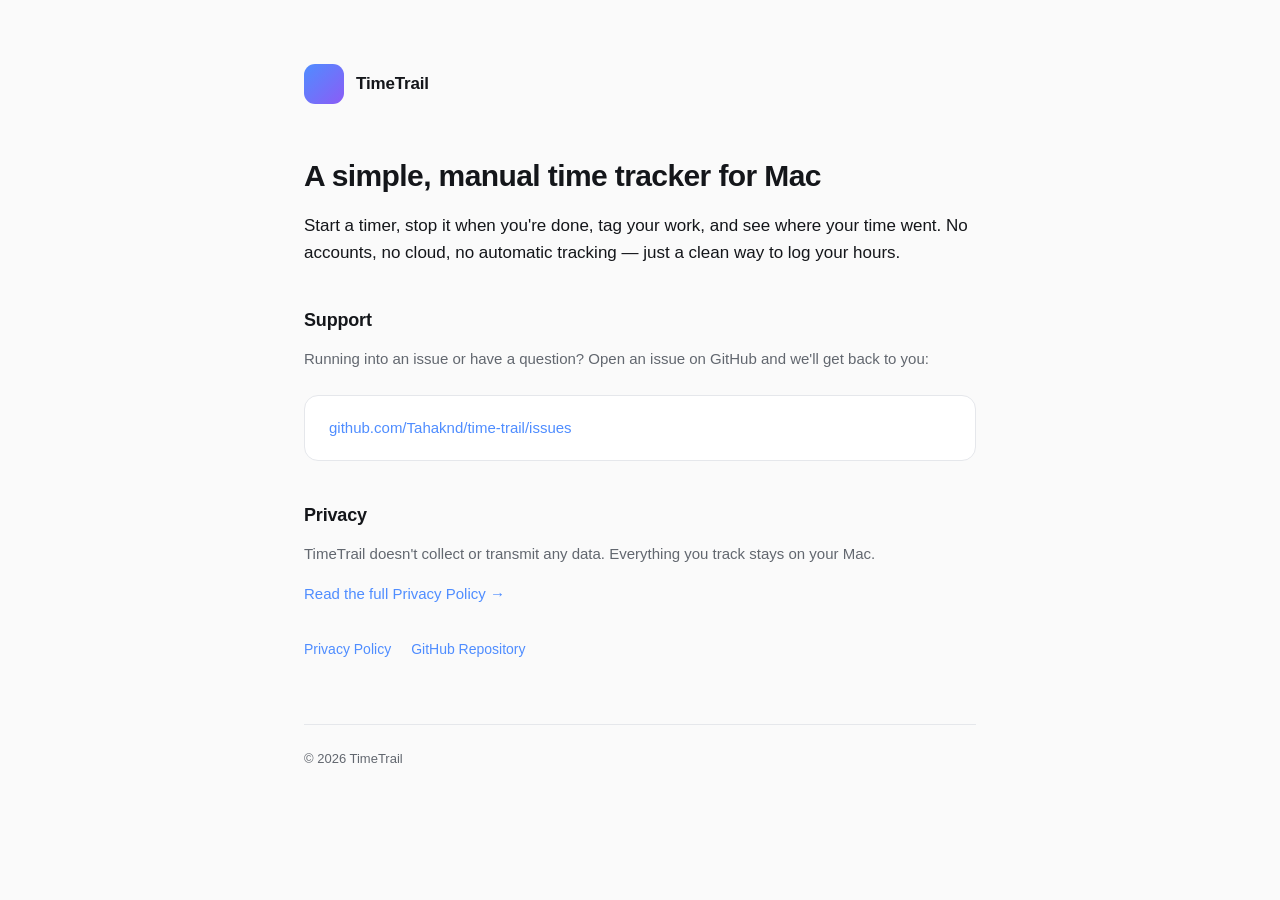
==== docs/index.html @ f9ec64bb "Add GitHub Pages site: landing page and privacy policy Required for App Store Connect submission. St" ====
<!doctype html>
<html lang="en">
<head>
  <meta charset="utf-8">
  <meta name="viewport" content="width=device-width, initial-scale=1">
  <title>TimeTrail</title>
  <link rel="stylesheet" href="style.css">
</head>
<body>
  <div class="wrap">
    <div class="brand">
      <div class="brand-mark"></div>
      <div class="brand-name">TimeTrail</div>
    </div>

    <h1>A simple, manual time tracker for Mac</h1>
    <p class="lead">Start a timer, stop it when you're done, tag your work, and see where your time went. No accounts, no cloud, no automatic tracking — just a clean way to log your hours.</p>

    <h2>Support</h2>
    <p>Running into an issue or have a question? Open an issue on GitHub and we'll get back to you:</p>
    <div class="card">
      <p><a href="https://github.com/Tahaknd/time-trail/issues">github.com/Tahaknd/time-trail/issues</a></p>
    </div>

    <h2>Privacy</h2>
    <p>TimeTrail doesn't collect or transmit any data. Everything you track stays on your Mac.</p>
    <p><a href="privacy.html">Read the full Privacy Policy →</a></p>

    <div class="links">
      <a href="privacy.html">Privacy Policy</a>
      <a href="https://github.com/Tahaknd/time-trail">GitHub Repository</a>
    </div>

    <footer>
      © 2026 TimeTrail
    </footer>
  </div>
</body>
</html>
---- docs/style.css ----
:root {
  --bg: #0b0d12;
  --surface: #12151c;
  --border: #232733;
  --text: #e8eaef;
  --text-muted: #9aa1af;
  --accent: #4f8dff;
  --accent-2: #8b5cf6;
  --radius: 14px;
}

* {
  box-sizing: border-box;
}

body {
  margin: 0;
  font-family: -apple-system, BlinkMacSystemFont, "Segoe UI", Helvetica, Arial, sans-serif;
  background: var(--bg);
  color: var(--text);
  line-height: 1.6;
}

.wrap {
  max-width: 720px;
  margin: 0 auto;
  padding: 64px 24px 96px;
}

.brand {
  display: flex;
  align-items: center;
  gap: 12px;
  margin-bottom: 48px;
}

.brand-mark {
  width: 40px;
  height: 40px;
  border-radius: 11px;
  background: linear-gradient(135deg, var(--accent), var(--accent-2));
  flex-shrink: 0;
}

.brand-name {
  font-size: 17px;
  font-weight: 600;
  letter-spacing: -0.01em;
}

h1 {
  font-size: 30px;
  font-weight: 700;
  letter-spacing: -0.02em;
  margin: 0 0 12px;
}

h2 {
  font-size: 18px;
  font-weight: 600;
  margin: 40px 0 12px;
  letter-spacing: -0.01em;
}

p {
  color: var(--text-muted);
  margin: 0 0 16px;
  font-size: 15px;
}

.lead {
  font-size: 17px;
  color: var(--text);
}

a {
  color: var(--accent);
  text-decoration: none;
}

a:hover {
  text-decoration: underline;
}

.card {
  background: var(--surface);
  border: 1px solid var(--border);
  border-radius: var(--radius);
  padding: 20px 24px;
  margin: 24px 0;
}

.card p:last-child {
  margin-bottom: 0;
}

.meta {
  color: var(--text-muted);
  font-size: 13px;
  margin-top: 4px;
}

.links {
  display: flex;
  gap: 20px;
  margin-top: 32px;
  flex-wrap: wrap;
}

.links a {
  font-size: 14px;
  font-weight: 500;
}

footer {
  margin-top: 64px;
  padding-top: 24px;
  border-top: 1px solid var(--border);
  font-size: 13px;
  color: var(--text-muted);
}

ul {
  color: var(--text-muted);
  font-size: 15px;
  padding-left: 20px;
}

li {
  margin-bottom: 8px;
}

@media (prefers-color-scheme: light) {
  :root {
    --bg: #fafafa;
    --surface: #ffffff;
    --border: #e5e7eb;
    --text: #14161a;
    --text-muted: #62676f;
  }
}
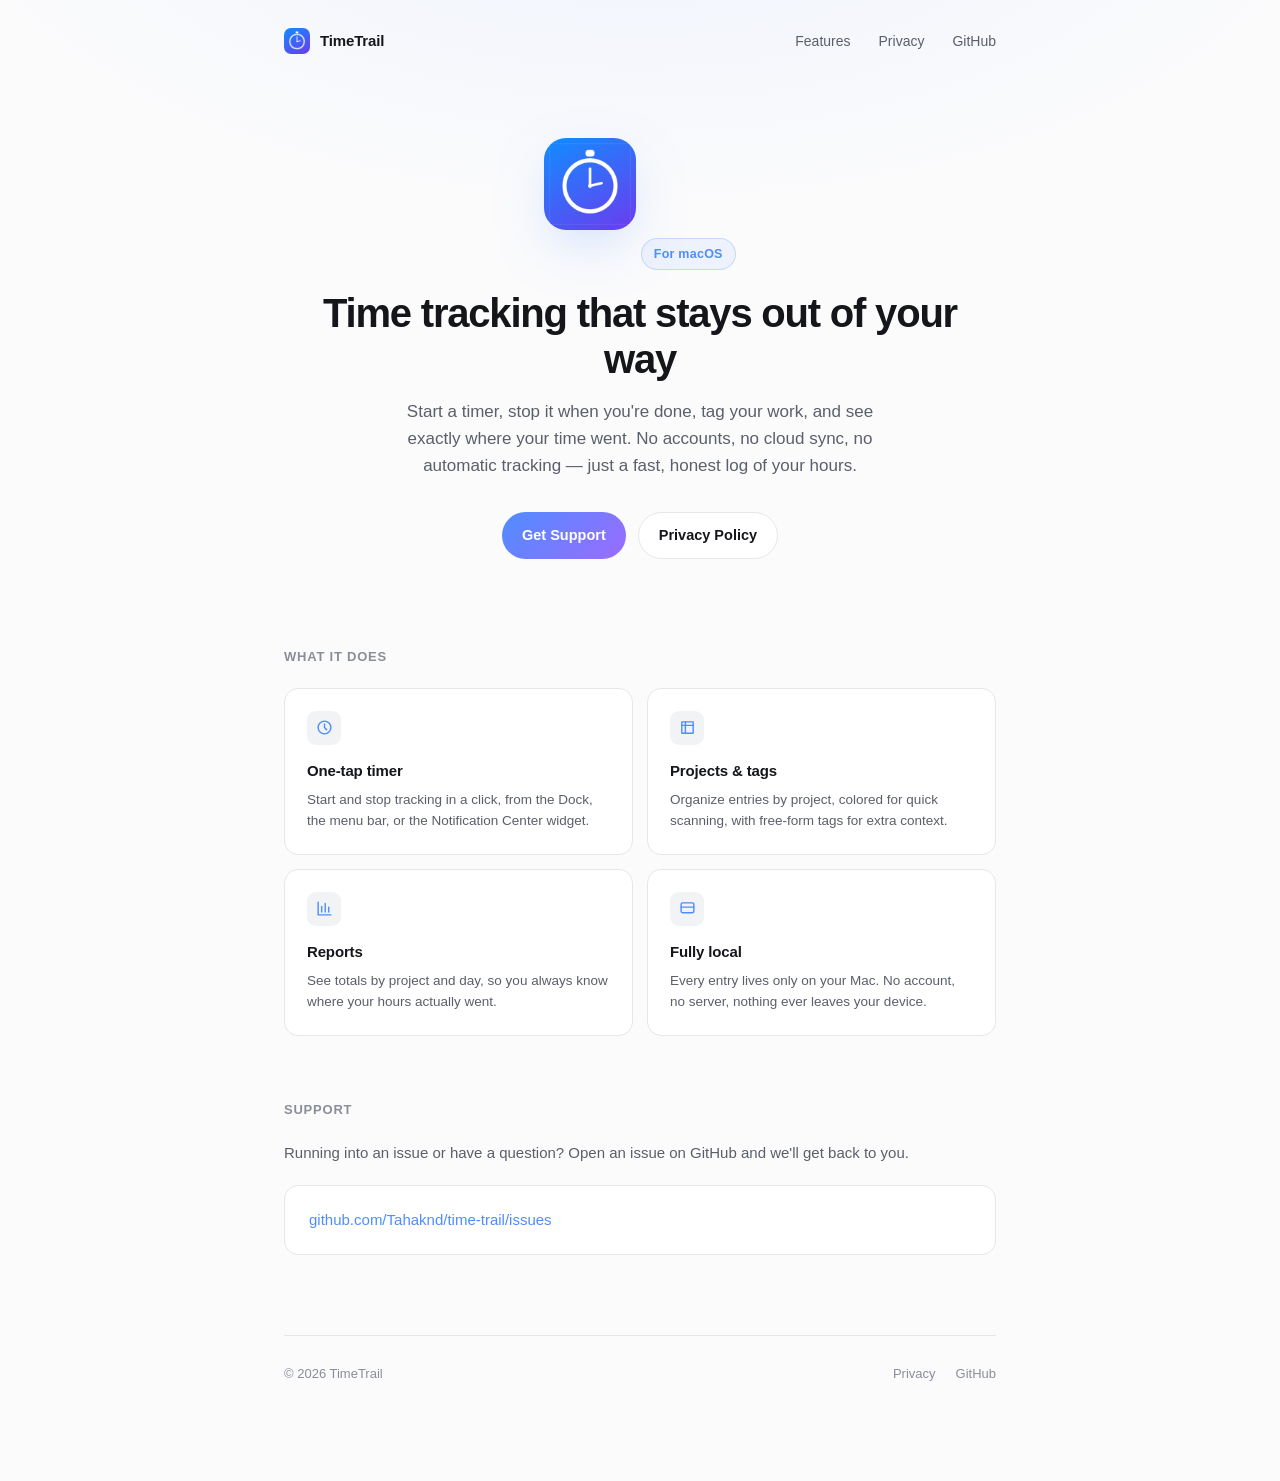
==== commit a17f49bc: "Redesign the docs site to look like a real product page Real app icon instead of a flat gradient pla" ====
--- a/docs/index.html
+++ b/docs/index.html
@@ -3,36 +3,84 @@
 <head>
   <meta charset="utf-8">
   <meta name="viewport" content="width=device-width, initial-scale=1">
-  <title>TimeTrail</title>
+  <title>TimeTrail — Simple Time Tracking for Mac</title>
+  <meta name="description" content="A clean, manual time tracker for Mac. Start a timer, tag your work, and see where your time went — no accounts, no cloud, all local.">
+  <link rel="icon" href="assets/icon.png">
   <link rel="stylesheet" href="style.css">
 </head>
 <body>
+  <nav>
+    <div class="nav-brand">
+      <img src="assets/icon.png" alt="">
+      TimeTrail
+    </div>
+    <div class="nav-links">
+      <a href="#features">Features</a>
+      <a href="privacy.html">Privacy</a>
+      <a href="https://github.com/Tahaknd/time-trail">GitHub</a>
+    </div>
+  </nav>
+
   <div class="wrap">
-    <div class="brand">
-      <div class="brand-mark"></div>
-      <div class="brand-name">TimeTrail</div>
+    <div class="hero">
+      <img class="hero-icon" src="assets/icon.png" alt="TimeTrail app icon">
+      <div class="eyebrow">For macOS</div>
+      <h1>Time tracking that stays out of your way</h1>
+      <p class="lead">Start a timer, stop it when you're done, tag your work, and see exactly where your time went. No accounts, no cloud sync, no automatic tracking — just a fast, honest log of your hours.</p>
+      <div class="hero-links">
+        <a class="btn btn-primary" href="https://github.com/Tahaknd/time-trail/issues">Get Support</a>
+        <a class="btn btn-secondary" href="privacy.html">Privacy Policy</a>
+      </div>
     </div>
 
-    <h1>A simple, manual time tracker for Mac</h1>
-    <p class="lead">Start a timer, stop it when you're done, tag your work, and see where your time went. No accounts, no cloud, no automatic tracking — just a clean way to log your hours.</p>
+    <section id="features">
+      <h2>What it does</h2>
+      <div class="features">
+        <div class="feature">
+          <div class="feature-icon">
+            <svg viewBox="0 0 24 24" fill="none" stroke-width="2" stroke-linecap="round" stroke-linejoin="round"><circle cx="12" cy="12" r="9"/><path d="M12 7v5l3 3"/></svg>
+          </div>
+          <h3>One-tap timer</h3>
+          <p>Start and stop tracking in a click, from the Dock, the menu bar, or the Notification Center widget.</p>
+        </div>
+        <div class="feature">
+          <div class="feature-icon">
+            <svg viewBox="0 0 24 24" fill="none" stroke-width="2" stroke-linecap="round" stroke-linejoin="round"><path d="M4 4h16v16H4z"/><path d="M4 9h16M9 4v16"/></svg>
+          </div>
+          <h3>Projects &amp; tags</h3>
+          <p>Organize entries by project, colored for quick scanning, with free-form tags for extra context.</p>
+        </div>
+        <div class="feature">
+          <div class="feature-icon">
+            <svg viewBox="0 0 24 24" fill="none" stroke-width="2" stroke-linecap="round" stroke-linejoin="round"><path d="M3 3v18h18"/><path d="M8 17V9M13 17V5M18 17v-7"/></svg>
+          </div>
+          <h3>Reports</h3>
+          <p>See totals by project and day, so you always know where your hours actually went.</p>
+        </div>
+        <div class="feature">
+          <div class="feature-icon">
+            <svg viewBox="0 0 24 24" fill="none" stroke-width="2" stroke-linecap="round" stroke-linejoin="round"><rect x="3" y="4" width="18" height="14" rx="2"/><path d="M3 10h18"/></svg>
+          </div>
+          <h3>Fully local</h3>
+          <p>Every entry lives only on your Mac. No account, no server, nothing ever leaves your device.</p>
+        </div>
+      </div>
+    </section>
 
-    <h2>Support</h2>
-    <p>Running into an issue or have a question? Open an issue on GitHub and we'll get back to you:</p>
-    <div class="card">
-      <p><a href="https://github.com/Tahaknd/time-trail/issues">github.com/Tahaknd/time-trail/issues</a></p>
-    </div>
-
-    <h2>Privacy</h2>
-    <p>TimeTrail doesn't collect or transmit any data. Everything you track stays on your Mac.</p>
-    <p><a href="privacy.html">Read the full Privacy Policy →</a></p>
-
-    <div class="links">
-      <a href="privacy.html">Privacy Policy</a>
-      <a href="https://github.com/Tahaknd/time-trail">GitHub Repository</a>
-    </div>
+    <section>
+      <h2>Support</h2>
+      <p>Running into an issue or have a question? Open an issue on GitHub and we'll get back to you.</p>
+      <div class="card">
+        <p><a href="https://github.com/Tahaknd/time-trail/issues">github.com/Tahaknd/time-trail/issues</a></p>
+      </div>
+    </section>
 
     <footer>
-      © 2026 TimeTrail
+      <span>© 2026 TimeTrail</span>
+      <div class="footer-links">
+        <a href="privacy.html">Privacy</a>
+        <a href="https://github.com/Tahaknd/time-trail">GitHub</a>
+      </div>
     </footer>
   </div>
 </body>
--- a/docs/style.css
+++ b/docs/style.css
@@ -1,76 +1,186 @@
 :root {
-  --bg: #0b0d12;
-  --surface: #12151c;
-  --border: #232733;
-  --text: #e8eaef;
-  --text-muted: #9aa1af;
+  --bg: #08090d;
+  --bg-2: #0d0f16;
+  --surface: #12141c;
+  --surface-2: #171a24;
+  --border: #23262f;
+  --text: #f2f3f5;
+  --text-muted: #9296a3;
+  --text-dim: #63666f;
   --accent: #4f8dff;
-  --accent-2: #8b5cf6;
+  --accent-2: #9b6bff;
+  --radius-lg: 20px;
   --radius: 14px;
+  --radius-sm: 10px;
 }
 
 * {
   box-sizing: border-box;
 }
 
+html {
+  scroll-behavior: smooth;
+}
+
 body {
   margin: 0;
-  font-family: -apple-system, BlinkMacSystemFont, "Segoe UI", Helvetica, Arial, sans-serif;
-  background: var(--bg);
+  font-family: -apple-system, BlinkMacSystemFont, "SF Pro Text", "Segoe UI", Helvetica, Arial, sans-serif;
+  background:
+    radial-gradient(1200px 600px at 50% -10%, rgba(79, 141, 255, 0.14), transparent 60%),
+    var(--bg);
   color: var(--text);
   line-height: 1.6;
+  -webkit-font-smoothing: antialiased;
 }
 
 .wrap {
-  max-width: 720px;
+  max-width: 760px;
   margin: 0 auto;
-  padding: 64px 24px 96px;
-}
-
-.brand {
-  display: flex;
-  align-items: center;
+  padding: 0 24px 96px;
+}
+
+/* Nav */
+
+nav {
+  display: flex;
+  align-items: center;
+  justify-content: space-between;
+  padding: 28px 24px;
+  max-width: 760px;
+  margin: 0 auto;
+}
+
+.nav-brand {
+  display: flex;
+  align-items: center;
+  gap: 10px;
+  font-weight: 600;
+  font-size: 15px;
+  letter-spacing: -0.01em;
+}
+
+.nav-brand img {
+  width: 26px;
+  height: 26px;
+  border-radius: 7px;
+  display: block;
+}
+
+.nav-links {
+  display: flex;
+  gap: 28px;
+}
+
+.nav-links a {
+  font-size: 14px;
+  color: var(--text-muted);
+  font-weight: 500;
+}
+
+.nav-links a:hover {
+  color: var(--text);
+}
+
+/* Hero */
+
+.hero {
+  text-align: center;
+  padding: 56px 0 24px;
+}
+
+.hero-icon {
+  width: 92px;
+  height: 92px;
+  border-radius: 22px;
+  box-shadow: 0 20px 60px -20px rgba(79, 141, 255, 0.5), 0 0 0 1px rgba(255,255,255,0.06);
+  margin-bottom: 28px;
+}
+
+.eyebrow {
+  display: inline-flex;
+  align-items: center;
+  gap: 6px;
+  font-size: 12.5px;
+  font-weight: 600;
+  letter-spacing: 0.02em;
+  color: var(--accent);
+  background: rgba(79, 141, 255, 0.1);
+  border: 1px solid rgba(79, 141, 255, 0.25);
+  padding: 5px 12px;
+  border-radius: 100px;
+  margin-bottom: 20px;
+}
+
+h1 {
+  font-size: 40px;
+  font-weight: 700;
+  letter-spacing: -0.03em;
+  margin: 0 0 16px;
+  line-height: 1.15;
+}
+
+.hero p.lead {
+  font-size: 17px;
+  color: var(--text-muted);
+  max-width: 480px;
+  margin: 0 auto;
+}
+
+.hero-links {
+  display: flex;
+  justify-content: center;
   gap: 12px;
-  margin-bottom: 48px;
-}
-
-.brand-mark {
-  width: 40px;
-  height: 40px;
-  border-radius: 11px;
+  margin-top: 32px;
+  flex-wrap: wrap;
+}
+
+.btn {
+  display: inline-flex;
+  align-items: center;
+  gap: 8px;
+  padding: 11px 20px;
+  border-radius: 100px;
+  font-size: 14.5px;
+  font-weight: 600;
+  text-decoration: none;
+  transition: transform 0.15s ease, opacity 0.15s ease;
+}
+
+.btn:hover {
+  text-decoration: none;
+  transform: translateY(-1px);
+}
+
+.btn-primary {
   background: linear-gradient(135deg, var(--accent), var(--accent-2));
-  flex-shrink: 0;
-}
-
-.brand-name {
-  font-size: 17px;
-  font-weight: 600;
-  letter-spacing: -0.01em;
-}
-
-h1 {
-  font-size: 30px;
+  color: white;
+}
+
+.btn-secondary {
+  background: var(--surface);
+  color: var(--text);
+  border: 1px solid var(--border);
+}
+
+/* Sections */
+
+h2 {
+  font-size: 13px;
   font-weight: 700;
-  letter-spacing: -0.02em;
-  margin: 0 0 12px;
-}
-
-h2 {
-  font-size: 18px;
-  font-weight: 600;
-  margin: 40px 0 12px;
-  letter-spacing: -0.01em;
+  text-transform: uppercase;
+  letter-spacing: 0.06em;
+  color: var(--text-dim);
+  margin: 0 0 20px;
+}
+
+section {
+  margin-top: 64px;
 }
 
 p {
   color: var(--text-muted);
   margin: 0 0 16px;
   font-size: 15px;
-}
-
-.lead {
-  font-size: 17px;
-  color: var(--text);
 }
 
 a {
@@ -81,61 +191,166 @@
 a:hover {
   text-decoration: underline;
 }
+
+/* Feature grid */
+
+.features {
+  display: grid;
+  grid-template-columns: 1fr 1fr;
+  gap: 14px;
+}
+
+.feature {
+  background: var(--surface);
+  border: 1px solid var(--border);
+  border-radius: var(--radius);
+  padding: 22px;
+}
+
+.feature-icon {
+  width: 34px;
+  height: 34px;
+  border-radius: 9px;
+  background: var(--surface-2);
+  display: flex;
+  align-items: center;
+  justify-content: center;
+  margin-bottom: 14px;
+}
+
+.feature-icon svg {
+  width: 17px;
+  height: 17px;
+  stroke: var(--accent);
+}
+
+.feature h3 {
+  font-size: 15px;
+  font-weight: 600;
+  margin: 0 0 6px;
+  color: var(--text);
+  letter-spacing: -0.01em;
+}
+
+.feature p {
+  font-size: 13.5px;
+  margin: 0;
+  color: var(--text-muted);
+}
+
+/* Card (privacy summary etc) */
 
 .card {
   background: var(--surface);
   border: 1px solid var(--border);
   border-radius: var(--radius);
-  padding: 20px 24px;
-  margin: 24px 0;
+  padding: 22px 24px;
+  margin: 20px 0;
 }
 
 .card p:last-child {
   margin-bottom: 0;
 }
 
+.card.accent {
+  background: linear-gradient(135deg, rgba(79, 141, 255, 0.1), rgba(155, 107, 255, 0.06));
+  border-color: rgba(79, 141, 255, 0.25);
+}
+
+.card.accent p {
+  color: var(--text);
+}
+
 .meta {
-  color: var(--text-muted);
+  color: var(--text-dim);
   font-size: 13px;
-  margin-top: 4px;
-}
-
-.links {
-  display: flex;
-  gap: 20px;
-  margin-top: 32px;
-  flex-wrap: wrap;
-}
-
-.links a {
-  font-size: 14px;
-  font-weight: 500;
-}
-
-footer {
-  margin-top: 64px;
-  padding-top: 24px;
-  border-top: 1px solid var(--border);
-  font-size: 13px;
-  color: var(--text-muted);
+  margin-top: -8px;
 }
 
 ul {
   color: var(--text-muted);
   font-size: 15px;
   padding-left: 20px;
+  margin: 0 0 16px;
 }
 
 li {
   margin-bottom: 8px;
 }
 
+/* Privacy page specific */
+
+.policy h1 {
+  font-size: 32px;
+  text-align: left;
+}
+
+.policy-header {
+  text-align: left;
+  padding: 40px 0 8px;
+}
+
+.policy-header .hero-icon {
+  width: 56px;
+  height: 56px;
+  border-radius: 14px;
+  margin: 0 0 24px;
+}
+
+.policy h2 {
+  text-transform: none;
+  font-size: 19px;
+  font-weight: 700;
+  letter-spacing: -0.01em;
+  color: var(--text);
+  margin-top: 40px;
+}
+
+footer {
+  margin-top: 80px;
+  padding-top: 28px;
+  border-top: 1px solid var(--border);
+  display: flex;
+  align-items: center;
+  justify-content: space-between;
+  flex-wrap: wrap;
+  gap: 12px;
+  font-size: 13px;
+  color: var(--text-dim);
+}
+
+footer a {
+  color: var(--text-dim);
+}
+
+footer .footer-links {
+  display: flex;
+  gap: 20px;
+}
+
+@media (max-width: 560px) {
+  h1 { font-size: 32px; }
+  .features { grid-template-columns: 1fr; }
+  nav { padding: 20px 0; }
+  .nav-links { gap: 18px; }
+}
+
 @media (prefers-color-scheme: light) {
   :root {
-    --bg: #fafafa;
+    --bg: #fbfbfc;
     --surface: #ffffff;
-    --border: #e5e7eb;
+    --surface-2: #f2f3f5;
+    --border: #e6e7eb;
     --text: #14161a;
-    --text-muted: #62676f;
+    --text-muted: #5b5f6a;
+    --text-dim: #8a8e99;
   }
-}
+  body {
+    background:
+      radial-gradient(1200px 600px at 50% -10%, rgba(79, 141, 255, 0.08), transparent 60%),
+      var(--bg);
+  }
+  .eyebrow {
+    background: rgba(79, 141, 255, 0.08);
+  }
+}
